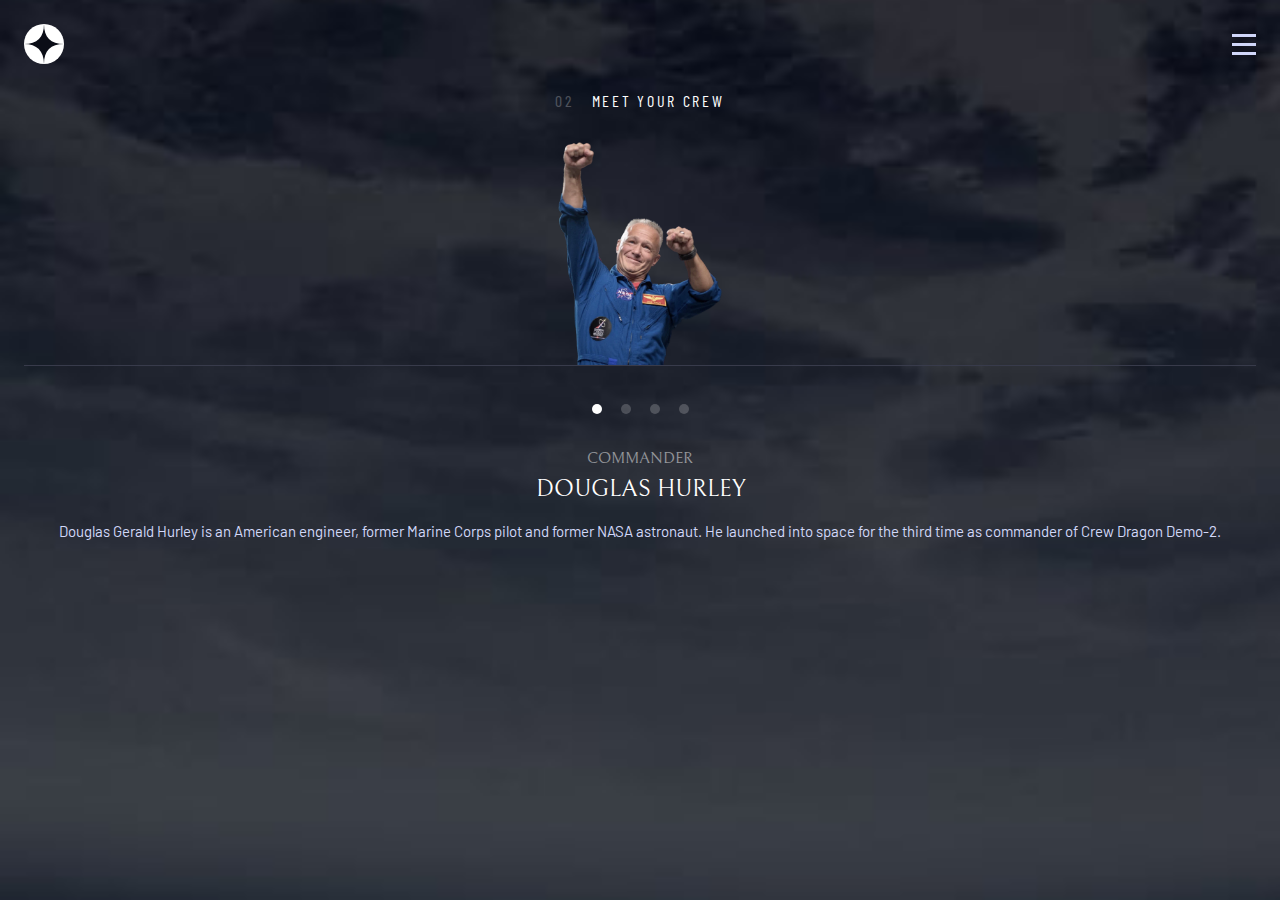
==== crew.html @ b8c9c03c "mobile solution" ====
<!DOCTYPE html>
<html lang="en">

<head>
  <meta charset="UTF-8">
  <meta name="viewport" content="width=device-width, initial-scale=1.0">
  <link rel="icon" type="image/png" sizes="32x32" href="./assets/favicon-32x32.png">
  <title>Frontend Mentor | Space tourism website</title>
  <link rel="stylesheet" href="./styles/crew.css">
</head>

<body>
  <header>
    <a href="." class="home__header"><img src="./assets/shared/logo.svg" alt="Logo"></a>
    <span class="toggle-nav__header"><img src="./assets/shared/icon-hamburger.svg" alt="Open Menu"></span>
    <nav>
      <span class="close-nav__header"><img src="./assets/shared/icon-close.svg" alt="Close Menu"></span>
      <a href="."><span>00</span> Home</a>
      <a href="./destination.html"><span>01</span> Destination</a>
      <a href="./crew.html"><span>02</span> Crew</a>
      <a href="./technology.html"><span>03</span> Technology</a>
    </nav>
  </header>
  <main>
    <h2 class="fade-me"><span>02</span>Meet your crew</h2>
    <img src="./assets/crew/image-douglas-hurley.webp" alt="" class="crew-preview__main animate-me">
    <div class="divider fade-me"></div>
    <div class="crew-picker__main fade-me">
      <button id="crew-doug" class="selected"></button>
      <button id="crew-mark"></button>
      <button id="crew-vict"></button>
      <button id="crew-anou"></button>
    </div>
    <h3 class="animate-me">Commander</h3>
    <h1 class="animate-me">Douglas Hurley</h1>
    <P class="crew-description__main animate-me">
      Douglas Gerald Hurley is an American engineer, former Marine Corps pilot
      and former NASA astronaut. He launched into space for the third time as
      commander of Crew Dragon Demo-2.
    </P>
  </main>
  <script src="./scripts/jquery-3.6.0.js"></script>
  <script src="./scripts/toggle.js"></script>
  <script src="./scripts/crew.js"></script>
</body>

</html>
---- styles/crew.css ----
@import url("https://fonts.googleapis.com/css2?family=Barlow&family=Barlow+Condensed&family=Bellefair&display=swap");
@import url("https://fonts.googleapis.com/css2?family=Barlow&family=Barlow+Condensed&family=Bellefair&display=swap");
html, body {
  height: 100%;
  overflow: auto;
}

body {
  margin: 0;
  padding: 0;
  font-family: "Barlow", sans-serif;
  font-weight: 400 !important;
  color: #d2d8f9;
  -ms-overflow-style: none;
  scrollbar-width: none;
}

body::-webkit-scrollbar {
  display: none;
}

button {
  outline: none;
  border: none;
  cursor: pointer;
  padding: 0;
}

header {
  display: -webkit-box;
  display: -ms-flexbox;
  display: flex;
  -webkit-box-align: center;
      -ms-flex-align: center;
          align-items: center;
  -webkit-box-pack: justify;
      -ms-flex-pack: justify;
          justify-content: space-between;
  padding: 24px;
}

header .home__header, header .toggle-nav__header, header .close-nav__header {
  cursor: pointer;
}

header .home__header img {
  width: 40px;
  height: 40px;
}

header .toggle-nav__header {
  cursor: pointer;
}

header .toggle-nav__header img {
  width: 24px;
  height: 21px;
}

header nav {
  display: -webkit-box;
  display: -ms-flexbox;
  display: flex;
  -webkit-box-orient: vertical;
  -webkit-box-direction: normal;
      -ms-flex-direction: column;
          flex-direction: column;
  position: absolute;
  top: 0;
  right: 0;
  background: rgba(255, 255, 255, 0.05);
  -webkit-backdrop-filter: blur(80px);
          backdrop-filter: blur(80px);
  width: calc(254px - 32px);
  height: calc(100% - 118px);
  z-index: 1;
  padding: 118px 0 0 32px;
}

header nav .close-nav__header {
  position: absolute;
  top: 35px;
  right: 25px;
}

header nav a {
  font-family: "Barlow Condensed", sans-serif;
  font-size: 16px;
  text-transform: uppercase;
  text-decoration: none;
  color: white;
  margin: 0 0 32px 0;
  letter-spacing: 2.7px;
}

header nav a span {
  font-weight: 700;
  margin-right: 11px;
}

main {
  display: -webkit-box;
  display: -ms-flexbox;
  display: flex;
  -webkit-box-orient: vertical;
  -webkit-box-direction: normal;
      -ms-flex-direction: column;
          flex-direction: column;
  -webkit-box-align: center;
      -ms-flex-align: center;
          align-items: center;
  padding: 0 24px 0;
}

main h2 {
  font-family: "Barlow Condensed", sans-serif;
  font-size: 16px;
  font-weight: 400;
  letter-spacing: 2.7px;
  text-transform: uppercase;
}

main h1 {
  font-family: "Bellefair", serif;
  font-weight: 400;
  text-transform: uppercase;
  color: white;
}

main p {
  text-align: center;
  font-size: 15px;
  line-height: 25px;
  margin: 0 0 60px;
}

main .explore__main {
  width: 150px;
  height: 150px;
  border-radius: 50%;
  background: white;
  text-decoration: none;
  text-align: center;
  position: relative;
}

main .explore__main span {
  font-family: "Bellefair", serif;
  font-size: 20px;
  color: #0c0e18;
  text-transform: uppercase;
  position: absolute;
  top: 50%;
  left: 50%;
  -webkit-transform: translate(-50%, -50%);
          transform: translate(-50%, -50%);
}

body {
  background: center/cover no-repeat url(../assets/crew/background-crew-mobile.jpg);
}

main h2 {
  color: white;
  margin: 0 0 32px;
}

main h2 span {
  opacity: 25%;
  margin-right: 18px;
}

main .crew-preview__main {
  height: 223px;
}

main .crew-picker__main {
  margin-bottom: 32px;
}

main .crew-picker__main button {
  background: white;
  opacity: 0.2;
  width: 10px;
  height: 10px;
  border-radius: 50%;
  margin: 0 8px;
}

main .crew-picker__main button.selected {
  opacity: 1;
}

main h3, main h1 {
  font-family: "Bellefair", serif;
  font-weight: 400;
  color: white;
  text-transform: uppercase;
}

main h3 {
  font-size: 16px;
  opacity: 0.5;
  margin: 0 0 8px;
}

main h1 {
  font-size: 24px;
  margin: 0 0 16px;
}

main p {
  margin-bottom: 32px;
}

main .divider {
  height: 1px;
  background: #383B4B;
  width: 100%;
  margin-bottom: 32px;
}

main .destination-stat__main {
  text-align: center;
  margin-top: 32px;
}

main .destination-stat__main .stat-title__main {
  font-family: "Barlow Condensed", sans-serif;
  font-size: 14px;
  text-transform: uppercase;
  letter-spacing: 2.3px;
  margin-bottom: 12px;
}

main .destination-stat__main .stat-info__main {
  font-family: "Bellefair", serif;
  font-size: 28px;
  color: white;
  text-transform: uppercase;
  margin: 0;
}

main .animate-next {
  animation: crew-in 0.5s ease-in reverse, crew-out 0.5s ease-out 0.5s reverse;
}

main .animate-previous {
  -webkit-animation: crew-out 0.5s ease-out, crew-in 0.5s ease-in 0.5s;
          animation: crew-out 0.5s ease-out, crew-in 0.5s ease-in 0.5s;
}

@-webkit-keyframes crew-out {
  from {
    -webkit-transform: translateX(0);
            transform: translateX(0);
  }
  to {
    -webkit-transform: translateX(200vw);
            transform: translateX(200vw);
  }
}

@keyframes crew-out {
  from {
    -webkit-transform: translateX(0);
            transform: translateX(0);
  }
  to {
    -webkit-transform: translateX(200vw);
            transform: translateX(200vw);
  }
}

@-webkit-keyframes crew-in {
  from {
    -webkit-transform: translateX(-200vw);
            transform: translateX(-200vw);
  }
  to {
    -webkit-transform: translateX(0);
            transform: translateX(0);
  }
}

@keyframes crew-in {
  from {
    -webkit-transform: translateX(-200vw);
            transform: translateX(-200vw);
  }
  to {
    -webkit-transform: translateX(0);
            transform: translateX(0);
  }
}
/*# sourceMappingURL=crew.css.map */
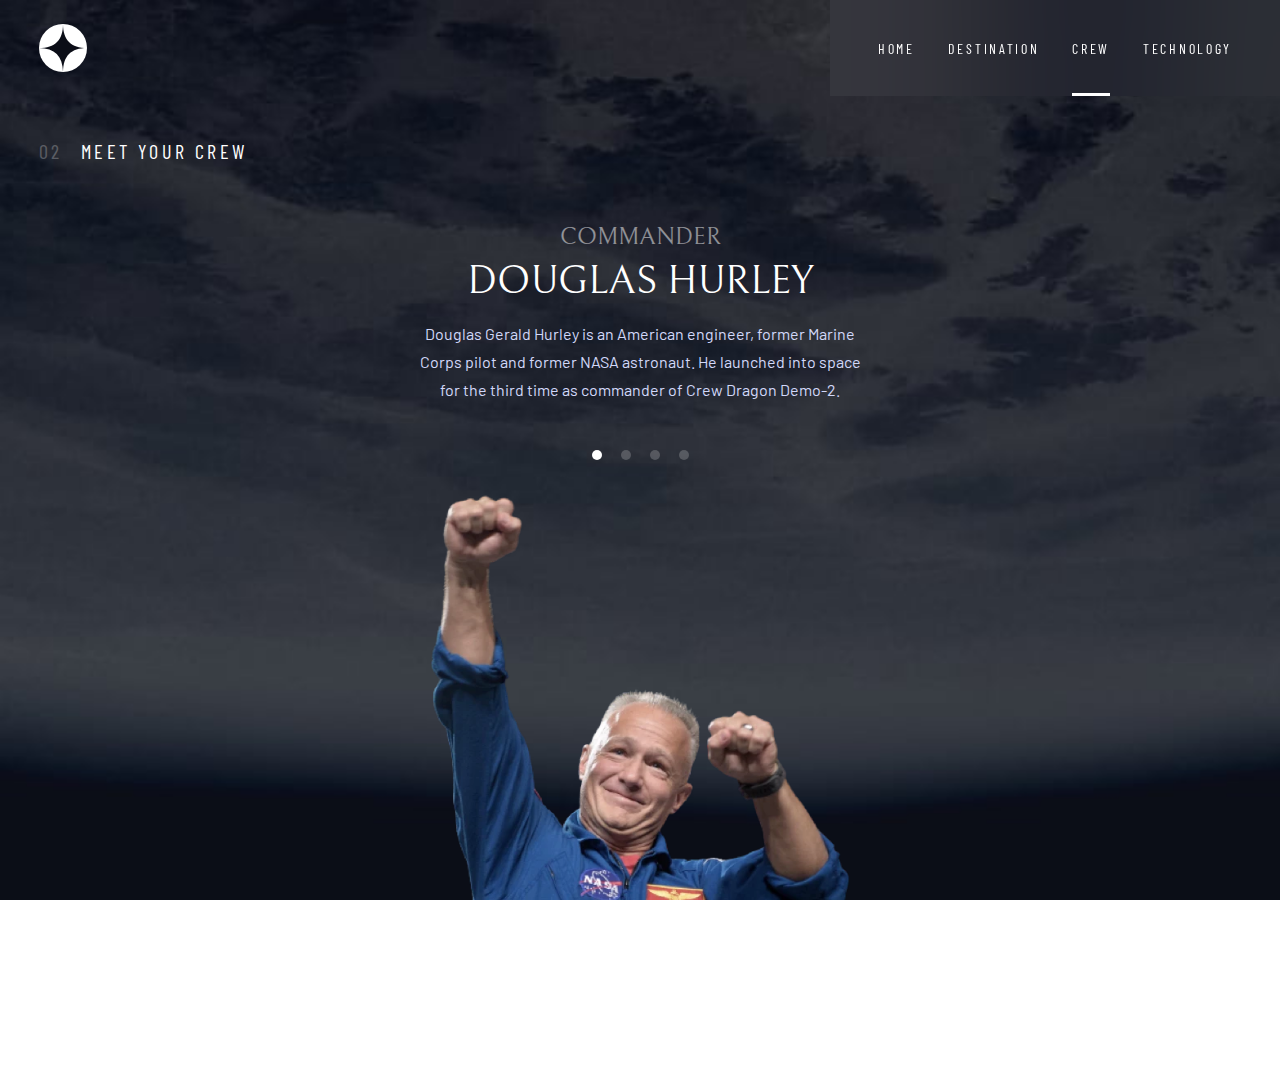
==== commit 5e6e31e7: "first solution" ====
--- a/crew.html
+++ b/crew.html
@@ -13,31 +13,34 @@
   <header>
     <a href="." class="home__header"><img src="./assets/shared/logo.svg" alt="Logo"></a>
     <span class="toggle-nav__header"><img src="./assets/shared/icon-hamburger.svg" alt="Open Menu"></span>
+    <div class="divider"></div>
     <nav>
       <span class="close-nav__header"><img src="./assets/shared/icon-close.svg" alt="Close Menu"></span>
       <a href="."><span>00</span> Home</a>
       <a href="./destination.html"><span>01</span> Destination</a>
-      <a href="./crew.html"><span>02</span> Crew</a>
+      <a href="./crew.html" class="selected"><span>02</span> Crew</a>
       <a href="./technology.html"><span>03</span> Technology</a>
     </nav>
   </header>
   <main>
     <h2 class="fade-me"><span>02</span>Meet your crew</h2>
     <img src="./assets/crew/image-douglas-hurley.webp" alt="" class="crew-preview__main animate-me">
-    <div class="divider fade-me"></div>
-    <div class="crew-picker__main fade-me">
-      <button id="crew-doug" class="selected"></button>
-      <button id="crew-mark"></button>
-      <button id="crew-vict"></button>
-      <button id="crew-anou"></button>
+    <div class="content__main">
+      <div class="divider fade-me"></div>
+      <div class="crew-picker__main fade-me">
+        <button id="crew-doug" class="selected"></button>
+        <button id="crew-mark"></button>
+        <button id="crew-vict"></button>
+        <button id="crew-anou"></button>
+      </div>
+      <h3 class="animate-me">Commander</h3>
+      <h1 class="animate-me">Douglas Hurley</h1>
+      <p class="crew-description__main animate-me">
+        Douglas Gerald Hurley is an American engineer, former Marine Corps pilot
+        and former NASA astronaut. He launched into space for the third time as
+        commander of Crew Dragon Demo-2.
+      </p>
     </div>
-    <h3 class="animate-me">Commander</h3>
-    <h1 class="animate-me">Douglas Hurley</h1>
-    <P class="crew-description__main animate-me">
-      Douglas Gerald Hurley is an American engineer, former Marine Corps pilot
-      and former NASA astronaut. He launched into space for the third time as
-      commander of Crew Dragon Demo-2.
-    </P>
   </main>
   <script src="./scripts/jquery-3.6.0.js"></script>
   <script src="./scripts/toggle.js"></script>
--- a/styles/crew.css
+++ b/styles/crew.css
@@ -24,6 +24,12 @@
   border: none;
   cursor: pointer;
   padding: 0;
+}
+
+.divider {
+  height: 1px;
+  background: #383B4B;
+  width: 100%;
 }
 
 header {
@@ -46,6 +52,10 @@
 header .home__header img {
   width: 40px;
   height: 40px;
+}
+
+header .divider {
+  display: none;
 }
 
 header .toggle-nav__header {
@@ -109,7 +119,21 @@
   -webkit-box-align: center;
       -ms-flex-align: center;
           align-items: center;
-  padding: 0 24px 0;
+  padding: 48px 24px 0;
+  margin: 0 auto;
+}
+
+main .content__main {
+  display: -webkit-box;
+  display: -ms-flexbox;
+  display: flex;
+  -webkit-box-orient: vertical;
+  -webkit-box-direction: normal;
+      -ms-flex-direction: column;
+          flex-direction: column;
+  -webkit-box-align: center;
+      -ms-flex-align: center;
+          align-items: center;
 }
 
 main h2 {
@@ -156,6 +180,106 @@
           transform: translate(-50%, -50%);
 }
 
+@media screen and (min-width: 760px) {
+  header {
+    padding: 24px 39px !important;
+  }
+  header .home__header img {
+    width: 48px;
+    height: 48px;
+  }
+  header .toggle-nav__header {
+    display: none;
+  }
+  header nav {
+    display: -webkit-box !important;
+    display: -ms-flexbox !important;
+    display: flex !important;
+    -webkit-box-orient: horizontal;
+    -webkit-box-direction: normal;
+        -ms-flex-direction: row;
+            flex-direction: row;
+    height: 96px;
+    padding: 0 48px;
+    width: calc(450px - (48px * 2));
+    -webkit-box-pack: justify;
+        -ms-flex-pack: justify;
+            justify-content: space-between;
+    -webkit-box-align: center;
+        -ms-flex-align: center;
+            align-items: center;
+  }
+  header nav .close-nav__header {
+    display: none;
+  }
+  header nav a {
+    margin: 0;
+    font-size: 14px;
+    position: relative;
+  }
+  header nav a span {
+    display: none;
+  }
+  header nav a.selected::after {
+    content: "";
+    position: absolute;
+    bottom: -39px;
+    left: 0;
+    height: 3px;
+    width: 100%;
+    background: white;
+  }
+  header nav a:hover::after {
+    content: "";
+    position: absolute;
+    bottom: -39px;
+    left: 0;
+    height: 3px;
+    width: 100%;
+    background: white;
+    opacity: 0.5;
+  }
+  main {
+    padding: 106px 24px 0;
+  }
+}
+
+@media screen and (min-width: 1350px) {
+  header {
+    padding: 40px 0 0 55px !important;
+    position: relative;
+  }
+  header .divider {
+    display: block;
+    background: white;
+    opacity: 0.25;
+    z-index: 2;
+    -ms-flex-negative: 2;
+        flex-shrink: 2;
+    margin: 0 -30px 0 64px;
+  }
+  header nav {
+    position: static;
+    width: 830px;
+    padding: 0;
+    -webkit-box-pack: center;
+        -ms-flex-pack: center;
+            justify-content: center;
+    -ms-flex-negative: 0;
+        flex-shrink: 0;
+  }
+  header nav a {
+    margin: 0 24px;
+    font-size: 16px;
+  }
+  header nav a span {
+    display: inline;
+  }
+  main .content__main {
+    width: 445px;
+  }
+}
+
 body {
   background: center/cover no-repeat url(../assets/crew/background-crew-mobile.jpg);
 }
@@ -211,6 +335,7 @@
 
 main p {
   margin-bottom: 32px;
+  max-width: 327px;
 }
 
 main .divider {
@@ -293,4 +418,126 @@
             transform: translateX(0);
   }
 }
+
+@media screen and (min-width: 600px) {
+  body {
+    background: center/cover no-repeat url(../assets/crew/background-crew-tablet.jpg);
+  }
+  main {
+    position: relative;
+    padding: 124px 88px 0;
+  }
+  main h3 {
+    font-size: 24px;
+    line-height: 28px;
+    -webkit-box-ordinal-group: 0;
+        -ms-flex-order: -1;
+            order: -1;
+  }
+  main h2 {
+    margin: 0 0 24px;
+    font-size: 20px;
+    letter-spacing: 3.4px;
+    position: absolute;
+    left: 39px;
+    top: 40px;
+    -webkit-box-ordinal-group: 0;
+        -ms-flex-order: -1;
+            order: -1;
+  }
+  main .crew-preview__main {
+    height: 572px;
+    -webkit-box-ordinal-group: 2;
+        -ms-flex-order: 1;
+            order: 1;
+  }
+  main .divider {
+    display: none !important;
+  }
+  main .crew-picker__main span {
+    font-size: 16px;
+    margin: 0 40px;
+    padding: 0 0 15px;
+  }
+  main h1 {
+    font-size: 40px;
+    line-height: 45px;
+    margin: 0 0 16px;
+    -webkit-box-ordinal-group: 0;
+        -ms-flex-order: -1;
+            order: -1;
+  }
+  main p {
+    font-size: 16px;
+    line-height: 28px;
+    margin: 0 0 40px;
+    -webkit-box-ordinal-group: 0;
+        -ms-flex-order: -1;
+            order: -1;
+    height: 84px;
+    max-width: 458px;
+  }
+}
+
+@media screen and (min-width: 1350px) {
+  body {
+    background: center/cover no-repeat url(../assets/crew/background-crew-desktop.jpg);
+  }
+  main {
+    position: relative;
+    padding: 264px 165px 0;
+    -webkit-box-orient: horizontal;
+    -webkit-box-direction: normal;
+        -ms-flex-direction: row;
+            flex-direction: row;
+    -webkit-box-pack: justify;
+        -ms-flex-pack: justify;
+            justify-content: space-between;
+  }
+  main .content__main {
+    -webkit-box-align: start;
+        -ms-flex-align: start;
+            align-items: flex-start;
+    z-index: 2;
+    width: unset;
+  }
+  main h2 {
+    font-size: 28px;
+    left: 165px;
+    top: 76px;
+  }
+  main .crew-preview__main {
+    width: auto;
+    height: 100%;
+    position: absolute;
+    top: 62px;
+    right: 137px;
+  }
+  main .crew-picker__main {
+    margin: 0 0 37px 0;
+  }
+  main .crew-picker__main button {
+    width: 15px;
+    height: 15px;
+    margin: 0 24px 0 0;
+  }
+  main h3 {
+    font-size: 32px;
+    line-height: 37px;
+    margin: 0 0 15px 0;
+  }
+  main h1 {
+    font-size: 56px;
+    line-height: 64px;
+    margin: 0 0 27px 0;
+  }
+  main p {
+    text-align: left;
+    font-size: 18px;
+    max-width: 445px;
+    line-height: 32px;
+    margin: 0 0 120px 0;
+    height: unset;
+  }
+}
 /*# sourceMappingURL=crew.css.map */